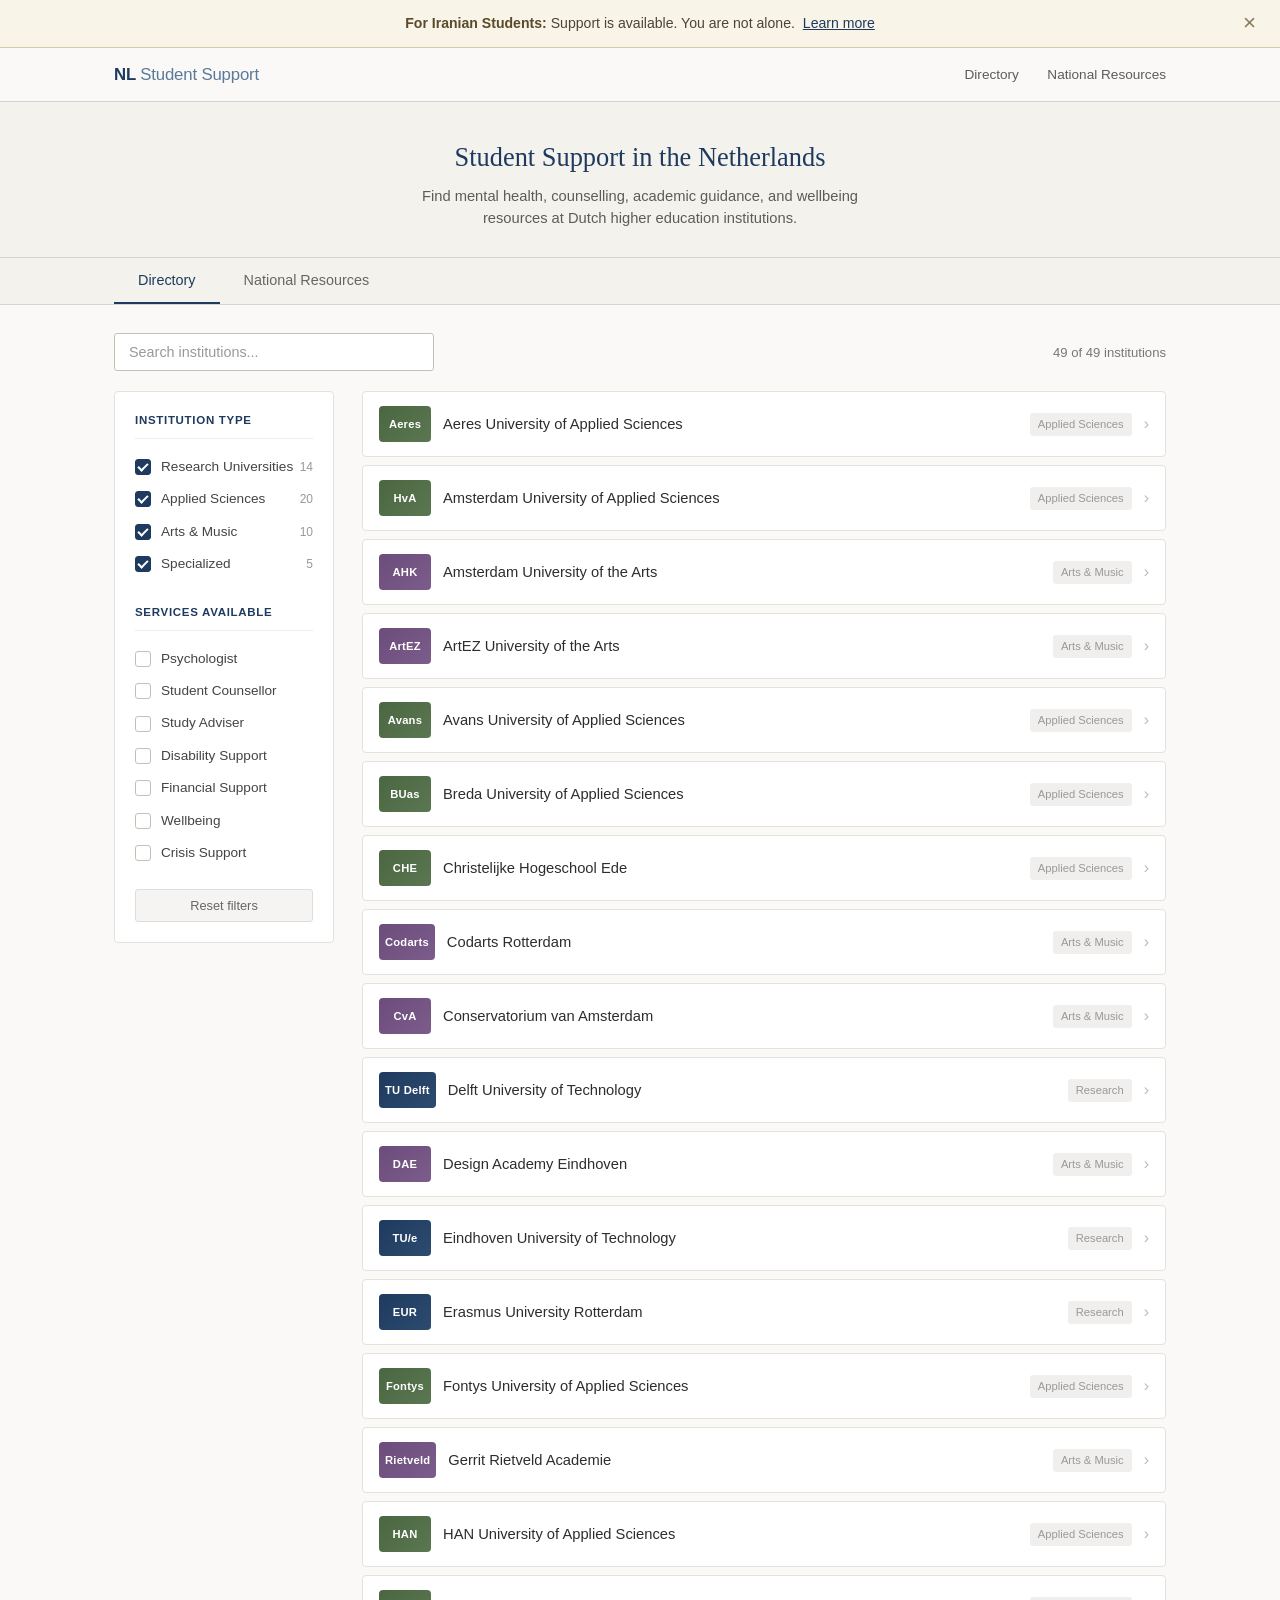
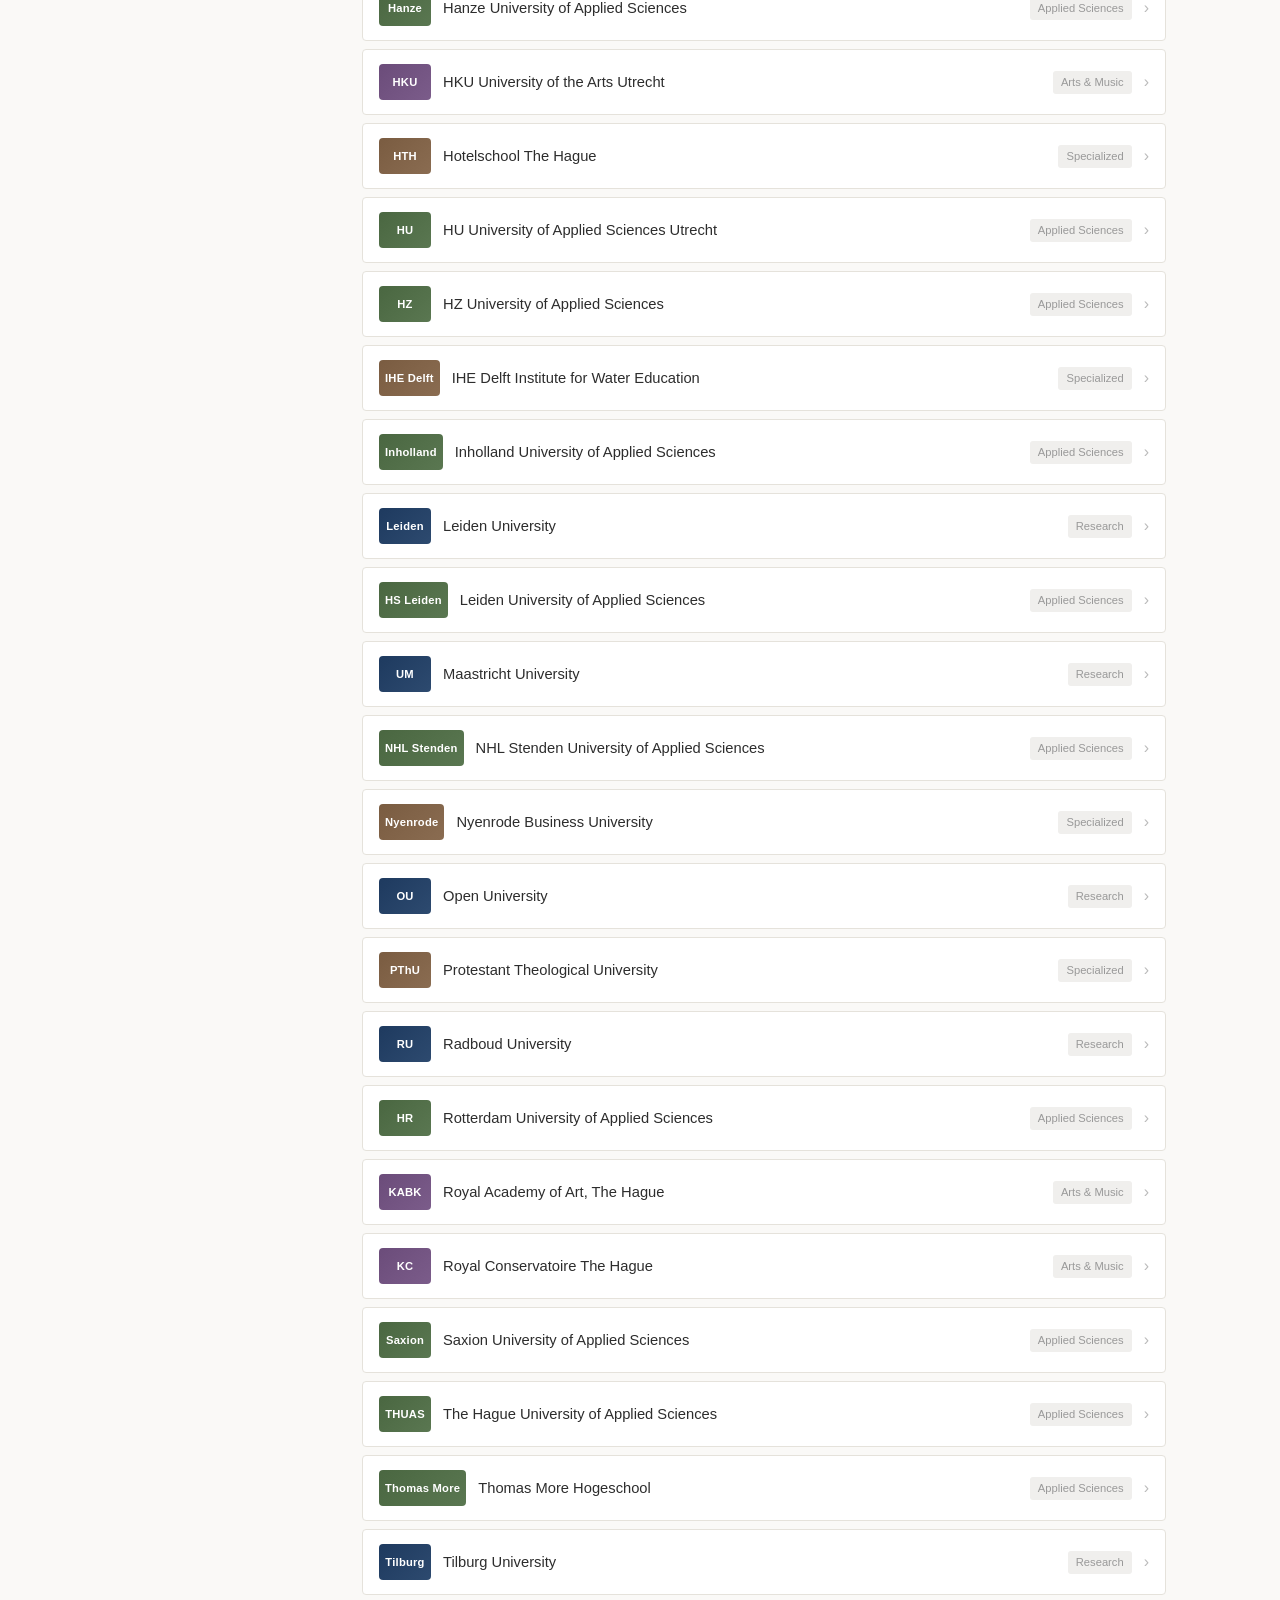
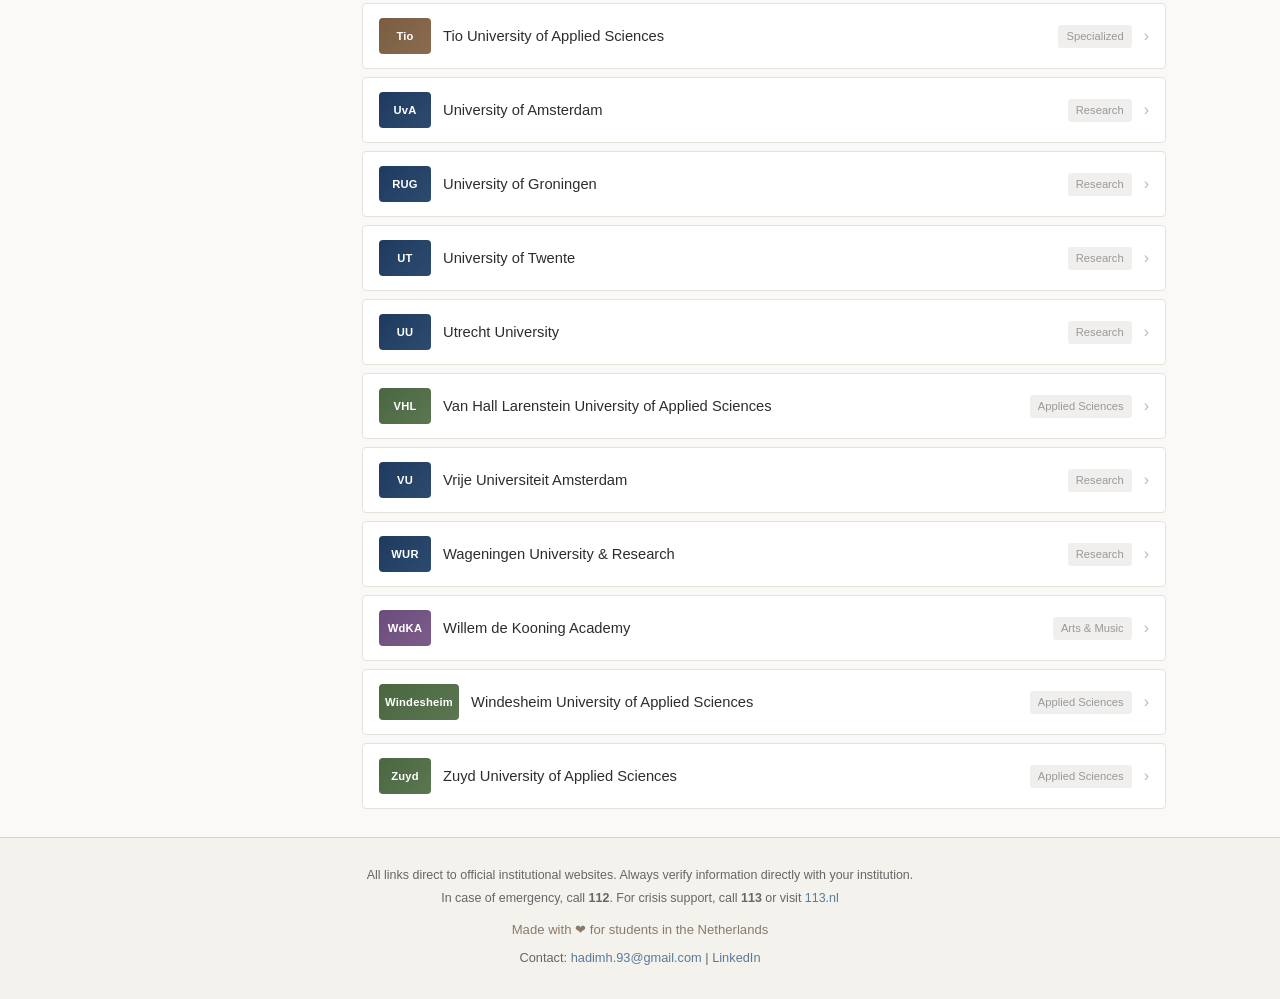
==== index.html @ 06904bf8 "Initial release of NL Student Support directory" ====
<!DOCTYPE html>
<html lang="en">
<head>
  <meta charset="UTF-8">
  <meta name="viewport" content="width=device-width, initial-scale=1.0">
  <meta name="description" content="Find student support services at Dutch universities and higher education institutions. Access mental health, counselling, academic guidance, and wellbeing resources.">
  <title>NL Student Support - Dutch Higher Education Support Directory</title>
  <link rel="stylesheet" href="css/style.css">
</head>
<body>
  <div class="alert-banner" id="alert-banner">
    <div class="alert-content">
      <strong>For Iranian Students:</strong> Support is available. You are not alone.
      <a href="iran-support.html">Learn more</a>
    </div>
    <button class="alert-close" id="alert-close" aria-label="Dismiss">&times;</button>
  </div>

  <header>
    <div class="container">
      <a href="/" class="logo">NL <span>Student Support</span></a>
      <nav>
        <a href="#directory">Directory</a>
        <a href="#national-resources">National Resources</a>
      </nav>
    </div>
  </header>

  <main>
    <section class="hero">
      <div class="container">
        <h1>Student Support in the Netherlands</h1>
        <p>Find mental health, counselling, academic guidance, and wellbeing resources at Dutch higher education institutions.</p>
      </div>
    </section>

    <div class="tabs-container">
      <div class="container-wide">
        <div class="tabs">
          <button class="tab-btn active" data-tab="directory">Directory</button>
          <button class="tab-btn" data-tab="national-resources">National Resources</button>
        </div>
      </div>
    </div>

    <section class="directory-section tab-content active" id="directory">
      <div class="container-wide">
        <div class="directory-header">
          <div class="search-box">
            <input type="text" id="institution-search" placeholder="Search institutions..." autocomplete="off">
          </div>
          <p class="results-count" id="results-count"></p>
        </div>

        <div class="directory-layout">
          <aside class="filters-sidebar" id="filters-sidebar">
            <div class="filter-group">
              <h3>Institution Type</h3>
              <label class="filter-checkbox">
                <input type="checkbox" name="type" value="research" checked>
                <span class="checkmark"></span>
                <span class="label-text">Research Universities</span>
                <span class="filter-count" id="type-count-research"></span>
              </label>
              <label class="filter-checkbox">
                <input type="checkbox" name="type" value="applied" checked>
                <span class="checkmark"></span>
                <span class="label-text">Applied Sciences</span>
                <span class="filter-count" id="type-count-applied"></span>
              </label>
              <label class="filter-checkbox">
                <input type="checkbox" name="type" value="arts" checked>
                <span class="checkmark"></span>
                <span class="label-text">Arts & Music</span>
                <span class="filter-count" id="type-count-arts"></span>
              </label>
              <label class="filter-checkbox">
                <input type="checkbox" name="type" value="specialized" checked>
                <span class="checkmark"></span>
                <span class="label-text">Specialized</span>
                <span class="filter-count" id="type-count-specialized"></span>
              </label>
            </div>

            <div class="filter-group">
              <h3>Services Available</h3>
              <label class="filter-checkbox">
                <input type="checkbox" name="service" value="psychologist">
                <span class="checkmark"></span>
                <span class="label-text">Psychologist</span>
              </label>
              <label class="filter-checkbox">
                <input type="checkbox" name="service" value="counsellor">
                <span class="checkmark"></span>
                <span class="label-text">Student Counsellor</span>
              </label>
              <label class="filter-checkbox">
                <input type="checkbox" name="service" value="studyAdvisor">
                <span class="checkmark"></span>
                <span class="label-text">Study Adviser</span>
              </label>
              <label class="filter-checkbox">
                <input type="checkbox" name="service" value="disability">
                <span class="checkmark"></span>
                <span class="label-text">Disability Support</span>
              </label>
              <label class="filter-checkbox">
                <input type="checkbox" name="service" value="financial">
                <span class="checkmark"></span>
                <span class="label-text">Financial Support</span>
              </label>
              <label class="filter-checkbox">
                <input type="checkbox" name="service" value="wellbeing">
                <span class="checkmark"></span>
                <span class="label-text">Wellbeing</span>
              </label>
              <label class="filter-checkbox">
                <input type="checkbox" name="service" value="crisis">
                <span class="checkmark"></span>
                <span class="label-text">Crisis Support</span>
              </label>
            </div>

            <button class="clear-filters" id="clear-filters">Reset filters</button>
          </aside>

          <div class="results-container">
            <button class="mobile-filter-btn" id="mobile-filter-btn">Filter options</button>
            <div class="institution-list" id="institution-list"></div>
            <p class="no-results" id="no-results" style="display: none;">No institutions match your filters.</p>
          </div>
        </div>
      </div>
    </section>

    <section class="services-section" id="services-section">
      <div class="container"></div>
    </section>

    <section class="service-detail" id="service-detail">
      <div class="container"></div>
    </section>

    <section class="national-resources tab-content" id="national-resources">
      <div class="container"></div>
    </section>
  </main>

  <footer>
    <div class="container">
      <p>All links direct to official institutional websites. Always verify information directly with your institution.</p>
      <p>In case of emergency, call <strong>112</strong>. For crisis support, call <strong>113</strong> or visit <a href="https://www.113.nl" target="_blank" rel="noopener noreferrer">113.nl</a></p>
      <p class="footer-heart">Made with &#10084; for students in the Netherlands</p>
      <p class="footer-contact">Contact: <a href="mailto:hadimh.93@gmail.com">hadimh.93@gmail.com</a> | <a href="https://www.linkedin.com/in/mohammadi-hadi/" target="_blank" rel="noopener noreferrer">LinkedIn</a></p>
    </div>
  </footer>

  <script src="js/data.js"></script>
  <script src="js/app.js"></script>
</body>
</html>
---- css/style.css ----
* {
  margin: 0;
  padding: 0;
  box-sizing: border-box;
}

html {
  scroll-behavior: smooth;
}

body {
  font-family: -apple-system, BlinkMacSystemFont, "Segoe UI", Roboto, sans-serif;
  line-height: 1.5;
  color: #2d2d2d;
  background: #faf9f7;
}

/* Alert Banner */
.alert-banner {
  background: #f8f4e8;
  border-bottom: 1px solid #d4c9a8;
  padding: 12px 24px;
  display: flex;
  align-items: center;
  justify-content: center;
  gap: 16px;
  position: relative;
}

.alert-banner.hidden {
  display: none;
}

.alert-content {
  font-size: 0.88rem;
  color: #4a4535;
  max-width: 900px;
  line-height: 1.6;
}

.alert-content strong {
  color: #5a4a2a;
}

.alert-content a {
  color: #1e3a5f;
  font-weight: 500;
  margin-left: 4px;
}

.alert-content a:hover {
  text-decoration: none;
}

.alert-close {
  background: none;
  border: none;
  font-size: 1.4rem;
  color: #8a7a5a;
  cursor: pointer;
  padding: 4px 8px;
  line-height: 1;
  position: absolute;
  right: 16px;
  top: 50%;
  transform: translateY(-50%);
}

.alert-close:hover {
  color: #5a4a2a;
}

@media (max-width: 600px) {
  .alert-banner {
    padding: 12px 48px 12px 16px;
  }

  .alert-content {
    font-size: 0.82rem;
  }
}

.container {
  max-width: 900px;
  margin: 0 auto;
  padding: 0 24px;
}

.container-wide {
  max-width: 1100px;
  margin: 0 auto;
  padding: 0 24px;
}

/* Header */
header {
  border-bottom: 1px solid #d8d4cc;
  padding: 14px 0;
  position: sticky;
  top: 0;
  background: #faf9f7;
  z-index: 100;
}

header .container {
  display: flex;
  justify-content: space-between;
  align-items: center;
  max-width: 1100px;
}

.logo {
  font-size: 1.05rem;
  font-weight: 600;
  color: #1e3a5f;
  text-decoration: none;
  letter-spacing: -0.01em;
}

.logo span {
  color: #5a7a9a;
  font-weight: 400;
}

nav a {
  color: #5c5c5c;
  text-decoration: none;
  margin-left: 24px;
  font-size: 0.85rem;
  transition: color 0.2s;
}

nav a:hover {
  color: #1e3a5f;
}

/* Hero */
.hero {
  padding: 36px 0 28px;
  text-align: center;
  background: #f4f2ed;
  border-bottom: 1px solid #d8d4cc;
}

.hero h1 {
  font-family: "Palatino Linotype", Palatino, Georgia, serif;
  font-size: 1.65rem;
  font-weight: 400;
  margin-bottom: 8px;
  color: #1e3a5f;
}

.hero p {
  color: #5c5c5c;
  max-width: 460px;
  margin: 0 auto;
  font-size: 0.92rem;
}

/* Tabs */
.tabs-container {
  background: #f4f2ed;
  border-bottom: 1px solid #d8d4cc;
  padding: 0;
}

.tabs {
  display: flex;
  gap: 0;
}

.tab-btn {
  padding: 14px 24px;
  font-size: 0.9rem;
  font-weight: 500;
  color: #666;
  background: transparent;
  border: none;
  border-bottom: 2px solid transparent;
  cursor: pointer;
  transition: all 0.2s;
}

.tab-btn:hover {
  color: #1e3a5f;
  background: rgba(30, 58, 95, 0.05);
}

.tab-btn.active {
  color: #1e3a5f;
  border-bottom-color: #1e3a5f;
  background: transparent;
}

.tab-content {
  display: none;
}

.tab-content.active {
  display: block;
}

/* Directory Section */
.directory-section {
  padding: 28px 0;
}

.directory-header {
  display: flex;
  justify-content: space-between;
  align-items: center;
  margin-bottom: 20px;
  flex-wrap: wrap;
  gap: 12px;
}

.search-box {
  flex: 1;
  max-width: 320px;
}

#institution-search {
  width: 100%;
  padding: 10px 14px;
  font-size: 0.9rem;
  border: 1px solid #c5c0b6;
  border-radius: 3px;
  background: #fff;
  color: #2d2d2d;
}

#institution-search:focus {
  outline: none;
  border-color: #1e3a5f;
  box-shadow: 0 0 0 2px rgba(30, 58, 95, 0.1);
}

#institution-search::placeholder {
  color: #999;
}

.results-count {
  font-size: 0.82rem;
  color: #777;
}

/* Directory Layout */
.directory-layout {
  display: flex;
  gap: 28px;
  align-items: flex-start;
}

/* Filters Sidebar */
.filters-sidebar {
  width: 220px;
  flex-shrink: 0;
  background: #fff;
  border: 1px solid #e5e2db;
  border-radius: 4px;
  padding: 20px;
  position: sticky;
  top: 70px;
}

.filter-group {
  margin-bottom: 24px;
}

.filter-group:last-of-type {
  margin-bottom: 20px;
}

.filter-group h3 {
  font-size: 0.72rem;
  font-weight: 600;
  color: #1e3a5f;
  text-transform: uppercase;
  letter-spacing: 0.06em;
  margin-bottom: 12px;
  padding-bottom: 8px;
  border-bottom: 1px solid #eee;
}

.filter-checkbox {
  display: flex;
  align-items: center;
  padding: 6px 0;
  cursor: pointer;
  font-size: 0.85rem;
  color: #444;
}

.filter-checkbox input {
  position: absolute;
  opacity: 0;
  cursor: pointer;
}

.checkmark {
  width: 16px;
  height: 16px;
  border: 1px solid #c5c0b6;
  border-radius: 3px;
  margin-right: 10px;
  flex-shrink: 0;
  display: flex;
  align-items: center;
  justify-content: center;
  background: #fff;
  transition: all 0.15s;
}

.filter-checkbox input:checked ~ .checkmark {
  background: #1e3a5f;
  border-color: #1e3a5f;
}

.filter-checkbox input:checked ~ .checkmark::after {
  content: "";
  width: 4px;
  height: 8px;
  border: solid #fff;
  border-width: 0 2px 2px 0;
  transform: rotate(45deg);
  margin-bottom: 2px;
}

.filter-checkbox:hover .checkmark {
  border-color: #1e3a5f;
}

.label-text {
  flex: 1;
}

.filter-count {
  font-size: 0.75rem;
  color: #999;
  margin-left: 6px;
}

.clear-filters {
  width: 100%;
  padding: 8px 12px;
  font-size: 0.8rem;
  color: #666;
  background: #f5f4f2;
  border: 1px solid #ddd;
  border-radius: 3px;
  cursor: pointer;
  transition: all 0.15s;
}

.clear-filters:hover {
  background: #eee;
  color: #333;
}

/* Results Container */
.results-container {
  flex: 1;
  min-width: 0;
}

.mobile-filter-btn {
  display: none;
  width: 100%;
  padding: 10px;
  margin-bottom: 16px;
  font-size: 0.85rem;
  color: #1e3a5f;
  background: #fff;
  border: 1px solid #d8d4cc;
  border-radius: 3px;
  cursor: pointer;
}

/* Institution List */
.institution-list {
  display: flex;
  flex-direction: column;
  gap: 8px;
}

.institution-item {
  display: flex;
  justify-content: space-between;
  align-items: center;
  padding: 14px 16px;
  background: #fff;
  border: 1px solid #e5e2db;
  border-radius: 4px;
  cursor: pointer;
  transition: all 0.15s;
}

.institution-item:hover {
  border-color: #1e3a5f;
  box-shadow: 0 2px 6px rgba(30, 58, 95, 0.06);
}

.institution-item.selected {
  border-color: #1e3a5f;
  border-left: 3px solid #1e3a5f;
  background: #f8f7f5;
}

.inst-info {
  display: flex;
  align-items: center;
  gap: 12px;
  flex: 1;
  min-width: 0;
}

.inst-badge {
  min-width: 52px;
  height: 36px;
  display: flex;
  align-items: center;
  justify-content: center;
  background: linear-gradient(135deg, #1e3a5f 0%, #2d4a6f 100%);
  color: #fff;
  font-size: 0.7rem;
  font-weight: 600;
  letter-spacing: 0.02em;
  border-radius: 4px;
  flex-shrink: 0;
  padding: 0 6px;
}

.institution-item.type-applied .inst-badge {
  background: linear-gradient(135deg, #4a6741 0%, #5a7751 100%);
}

.institution-item.type-arts .inst-badge {
  background: linear-gradient(135deg, #6b4c7a 0%, #7b5c8a 100%);
}

.institution-item.type-specialized .inst-badge {
  background: linear-gradient(135deg, #7a5c41 0%, #8a6c51 100%);
}

.inst-name {
  font-weight: 500;
  color: #2d2d2d;
  font-size: 0.92rem;
}

.inst-short {
  display: none;
}

.inst-type {
  font-size: 0.7rem;
  color: #999;
  background: #f0efed;
  padding: 3px 8px;
  border-radius: 3px;
  flex-shrink: 0;
}

.inst-arrow {
  color: #bbb;
  font-size: 1rem;
  margin-left: 12px;
  transition: all 0.15s;
}

.institution-item:hover .inst-arrow {
  color: #1e3a5f;
  transform: translateX(2px);
}

/* No Results */
.no-results {
  padding: 40px 20px;
  text-align: center;
  color: #888;
  font-size: 0.92rem;
}

/* Services Section */
.services-section {
  padding: 28px 0 36px;
  display: none;
  background: #f4f2ed;
  border-top: 1px solid #d8d4cc;
}

.services-section.active {
  display: block;
}

.services-header {
  display: flex;
  justify-content: space-between;
  align-items: flex-start;
  margin-bottom: 20px;
  flex-wrap: wrap;
  gap: 12px;
}

.services-info {
  flex: 1;
}

.services-type {
  font-size: 0.7rem;
  font-weight: 600;
  color: #5a7a9a;
  text-transform: uppercase;
  letter-spacing: 0.05em;
  margin-bottom: 4px;
}

.services-header h2 {
  font-family: "Palatino Linotype", Palatino, Georgia, serif;
  font-size: 1.2rem;
  font-weight: 500;
  color: #1e3a5f;
  margin-bottom: 4px;
}

.services-header p {
  font-size: 0.85rem;
  color: #666;
}

.website-link {
  color: #5a7a9a;
  text-decoration: none;
  font-size: 0.8rem;
  padding: 6px 12px;
  border: 1px solid #d8d4cc;
  border-radius: 3px;
  background: #fff;
  transition: all 0.15s;
}

.website-link:hover {
  color: #1e3a5f;
  border-color: #1e3a5f;
}

/* Contact Person Card */
.contact-person-card {
  background: #fff;
  border: 1px solid #d8d4cc;
  border-left: 3px solid #1e3a5f;
  border-radius: 4px;
  padding: 16px 20px;
  margin-bottom: 20px;
}

.contact-person-header {
  font-size: 0.7rem;
  font-weight: 600;
  color: #5a7a9a;
  text-transform: uppercase;
  letter-spacing: 0.05em;
  margin-bottom: 8px;
}

.contact-person-name {
  font-size: 1rem;
  font-weight: 600;
  color: #1e3a5f;
  margin-bottom: 2px;
}

.contact-person-role {
  font-size: 0.85rem;
  color: #666;
  margin-bottom: 10px;
}

.contact-person-email,
.contact-person-phone {
  font-size: 0.85rem;
  margin-bottom: 4px;
}

.contact-person-email a,
.contact-person-phone a {
  color: #5a7a9a;
  text-decoration: none;
}

.contact-person-email a:hover,
.contact-person-phone a:hover {
  color: #1e3a5f;
  text-decoration: underline;
}

.service-grid {
  display: grid;
  grid-template-columns: repeat(2, 1fr);
  gap: 12px;
}

@media (max-width: 600px) {
  .service-grid {
    grid-template-columns: 1fr;
  }
}

.service-card {
  background: #fff;
  border: 1px solid #d8d4cc;
  border-radius: 4px;
  padding: 16px;
  cursor: pointer;
  transition: all 0.15s;
}

.service-card:hover {
  border-color: #1e3a5f;
  box-shadow: 0 2px 6px rgba(30, 58, 95, 0.06);
}

.service-card.unavailable {
  opacity: 0.4;
  cursor: not-allowed;
}

.service-card.unavailable:hover {
  border-color: #d8d4cc;
  box-shadow: none;
}

.service-card .icon {
  font-size: 0.65rem;
  margin-bottom: 6px;
  color: #1e3a5f;
  font-weight: 600;
  text-transform: uppercase;
  letter-spacing: 0.05em;
}

.service-card h3 {
  font-size: 0.9rem;
  font-weight: 500;
  margin-bottom: 4px;
  color: #2d2d2d;
}

.service-card p {
  font-size: 0.78rem;
  color: #666;
  line-height: 1.4;
}

/* Service Detail */
.service-detail {
  display: none;
  padding: 28px 0 36px;
  background: #f4f2ed;
}

.service-detail.active {
  display: block;
}

.back-button {
  color: #5a7a9a;
  font-size: 0.85rem;
  margin-bottom: 16px;
  cursor: pointer;
  background: none;
  border: none;
  padding: 0;
  transition: color 0.2s;
}

.back-button:hover {
  color: #1e3a5f;
}

.detail-card {
  background: #fff;
  border: 1px solid #d8d4cc;
  border-radius: 4px;
  padding: 24px;
}

.detail-card h2 {
  font-family: "Palatino Linotype", Palatino, Georgia, serif;
  font-size: 1.15rem;
  font-weight: 500;
  margin-bottom: 6px;
  color: #1e3a5f;
}

.detail-card .description {
  color: #555;
  margin-bottom: 20px;
  line-height: 1.6;
}

.detail-card .info-row {
  display: flex;
  margin-bottom: 10px;
  font-size: 0.85rem;
}

.detail-card .info-label {
  font-weight: 500;
  min-width: 80px;
  color: #666;
}

.detail-card .info-value a {
  color: #5a7a9a;
  text-decoration: none;
  word-break: break-all;
}

.detail-card .info-value a:hover {
  color: #1e3a5f;
  text-decoration: underline;
}

.visit-button {
  display: inline-block;
  margin-top: 20px;
  padding: 10px 20px;
  background: #1e3a5f;
  color: #fff;
  text-decoration: none;
  border-radius: 3px;
  font-size: 0.85rem;
  font-weight: 500;
  transition: background 0.2s;
}

.visit-button:hover {
  background: #2a4a73;
}

.badge {
  display: inline-block;
  padding: 3px 8px;
  font-size: 0.65rem;
  font-weight: 500;
  border-radius: 2px;
  margin-left: 8px;
  text-transform: uppercase;
  letter-spacing: 0.03em;
  vertical-align: middle;
}

.badge-free {
  background: #e8f0e8;
  color: #3d6b3d;
}

/* National Resources */
.national-resources {
  padding: 40px 0;
  background: #fff;
  border-top: 1px solid #d8d4cc;
}

.national-resources h2 {
  font-family: "Palatino Linotype", Palatino, Georgia, serif;
  font-size: 1.1rem;
  font-weight: 500;
  margin-bottom: 4px;
  text-align: center;
  color: #1e3a5f;
}

.national-resources > .container > p {
  text-align: center;
  color: #666;
  margin-bottom: 24px;
  font-size: 0.88rem;
}

.resources-grid {
  display: grid;
  grid-template-columns: repeat(2, 1fr);
  gap: 12px;
}

@media (max-width: 600px) {
  .resources-grid {
    grid-template-columns: 1fr;
  }
}

.resource-card {
  background: #faf9f7;
  border: 1px solid #e5e2db;
  border-radius: 4px;
  padding: 16px;
}

.resource-card.emergency {
  border-left: 3px solid #9b3c3c;
  background: #fdfbfb;
}

.resource-card.crisis {
  border-left: 3px solid #8b6914;
  background: #fdfcf8;
}

.resource-card h3 {
  font-size: 0.88rem;
  font-weight: 500;
  margin-bottom: 4px;
  color: #2d2d2d;
}

.resource-card .phone {
  font-size: 1.05rem;
  font-weight: 600;
  color: #1e3a5f;
  margin-bottom: 4px;
}

.resource-card p {
  font-size: 0.78rem;
  color: #666;
  margin-bottom: 8px;
  line-height: 1.4;
}

.resource-card a {
  color: #5a7a9a;
  text-decoration: none;
  font-size: 0.78rem;
}

.resource-card a:hover {
  color: #1e3a5f;
  text-decoration: underline;
}

/* Footer */
footer {
  border-top: 1px solid #d8d4cc;
  padding: 28px 0;
  text-align: center;
  background: #f4f2ed;
}

footer p {
  color: #666;
  font-size: 0.78rem;
  margin-bottom: 4px;
}

footer a {
  color: #5a7a9a;
  text-decoration: none;
}

footer a:hover {
  color: #1e3a5f;
  text-decoration: underline;
}

.footer-heart {
  margin-top: 12px;
  color: #8a7a6a;
  font-size: 0.82rem;
}

.footer-contact {
  margin-top: 8px;
  font-size: 0.8rem;
}

/* Responsive */
@media (max-width: 800px) {
  .directory-layout {
    flex-direction: column;
  }

  .filters-sidebar {
    display: none;
    width: 100%;
    position: static;
    margin-bottom: 20px;
  }

  .filters-sidebar.active {
    display: block;
  }

  .mobile-filter-btn {
    display: block;
  }
}

@media (max-width: 600px) {
  .hero h1 {
    font-size: 1.35rem;
  }

  .hero p {
    font-size: 0.88rem;
  }

  header .container {
    flex-direction: column;
    gap: 10px;
  }

  nav {
    display: flex;
    gap: 16px;
  }

  nav a {
    margin-left: 0;
  }

  .directory-header {
    flex-direction: column;
    align-items: stretch;
  }

  .search-box {
    max-width: none;
  }

  .services-header {
    flex-direction: column;
  }

  .detail-card .info-row {
    flex-direction: column;
  }

  .detail-card .info-label {
    margin-bottom: 2px;
  }
}

/* Accessibility */
*:focus-visible {
  outline: 2px solid #1e3a5f;
  outline-offset: 2px;
}

/* Iran Support Page */
.support-hero {
  padding: 48px 0 36px;
  text-align: center;
  background: #f4f2ed;
  border-bottom: 1px solid #d8d4cc;
}

.support-hero h1 {
  font-family: "Palatino Linotype", Palatino, Georgia, serif;
  font-size: 1.8rem;
  font-weight: 400;
  color: #1e3a5f;
  margin-bottom: 8px;
}

.support-hero .subtitle {
  font-size: 1.1rem;
  color: #5a7a9a;
}

.support-content {
  padding: 36px 0 48px;
}

.message-card {
  background: #fff;
  border: 1px solid #d8d4cc;
  border-radius: 6px;
  padding: 32px;
  margin-bottom: 36px;
  max-width: 700px;
}

.message-card p {
  color: #3d3d3d;
  line-height: 1.7;
  margin-bottom: 16px;
  font-size: 0.95rem;
}

.message-card p:last-child {
  margin-bottom: 0;
}

.message-card .highlight {
  font-weight: 600;
  color: #1e3a5f;
  font-size: 1.05rem;
}

.action-section {
  margin-bottom: 40px;
}

.action-section h2 {
  font-family: "Palatino Linotype", Palatino, Georgia, serif;
  font-size: 1.2rem;
  font-weight: 500;
  color: #1e3a5f;
  margin-bottom: 8px;
}

.action-section p {
  color: #5c5c5c;
  margin-bottom: 16px;
  font-size: 0.92rem;
}

.action-button {
  display: inline-block;
  background: #1e3a5f;
  color: #fff;
  padding: 12px 24px;
  border-radius: 4px;
  text-decoration: none;
  font-size: 0.9rem;
  font-weight: 500;
  transition: background 0.2s;
}

.action-button:hover {
  background: #2d4a6f;
}

.contacts-section {
  margin-bottom: 40px;
}

.contacts-section h2 {
  font-family: "Palatino Linotype", Palatino, Georgia, serif;
  font-size: 1.2rem;
  font-weight: 500;
  color: #1e3a5f;
  margin-bottom: 8px;
}

.contacts-section > p {
  color: #5c5c5c;
  margin-bottom: 20px;
  font-size: 0.92rem;
}

.contacts-grid {
  display: grid;
  grid-template-columns: repeat(auto-fill, minmax(240px, 1fr));
  gap: 16px;
  margin-bottom: 20px;
}

.contact-card {
  background: #fff;
  border: 1px solid #d8d4cc;
  border-radius: 6px;
  padding: 20px;
}

.contact-university {
  font-size: 0.75rem;
  color: #5a7a9a;
  text-transform: uppercase;
  letter-spacing: 0.03em;
  margin-bottom: 8px;
}

.contact-name {
  font-weight: 600;
  color: #2d2d2d;
  font-size: 1rem;
  margin-bottom: 2px;
}

.contact-role {
  font-size: 0.85rem;
  color: #666;
  margin-bottom: 12px;
}

.contact-links a {
  font-size: 0.85rem;
  color: #1e3a5f;
  text-decoration: none;
}

.contact-links a:hover {
  text-decoration: underline;
}

.contacts-note {
  font-size: 0.85rem;
  color: #888;
  font-style: italic;
}

.contacts-note a {
  color: #5a7a9a;
}

.crisis-section {
  background: #fef8f5;
  border: 1px solid #e8d8d0;
  border-radius: 6px;
  padding: 24px;
  max-width: 500px;
}

.crisis-section h2 {
  font-family: "Palatino Linotype", Palatino, Georgia, serif;
  font-size: 1.1rem;
  font-weight: 500;
  color: #8a5a4a;
  margin-bottom: 8px;
}

.crisis-section p {
  color: #5c5c5c;
  font-size: 0.9rem;
  margin-bottom: 12px;
}

.crisis-section ul {
  list-style: none;
}

.crisis-section li {
  font-size: 0.9rem;
  color: #3d3d3d;
  margin-bottom: 6px;
}

@media (max-width: 600px) {
  .support-hero {
    padding: 36px 0 28px;
  }

  .support-hero h1 {
    font-size: 1.4rem;
  }

  .message-card {
    padding: 24px;
  }

  .contacts-grid {
    grid-template-columns: 1fr;
  }
}
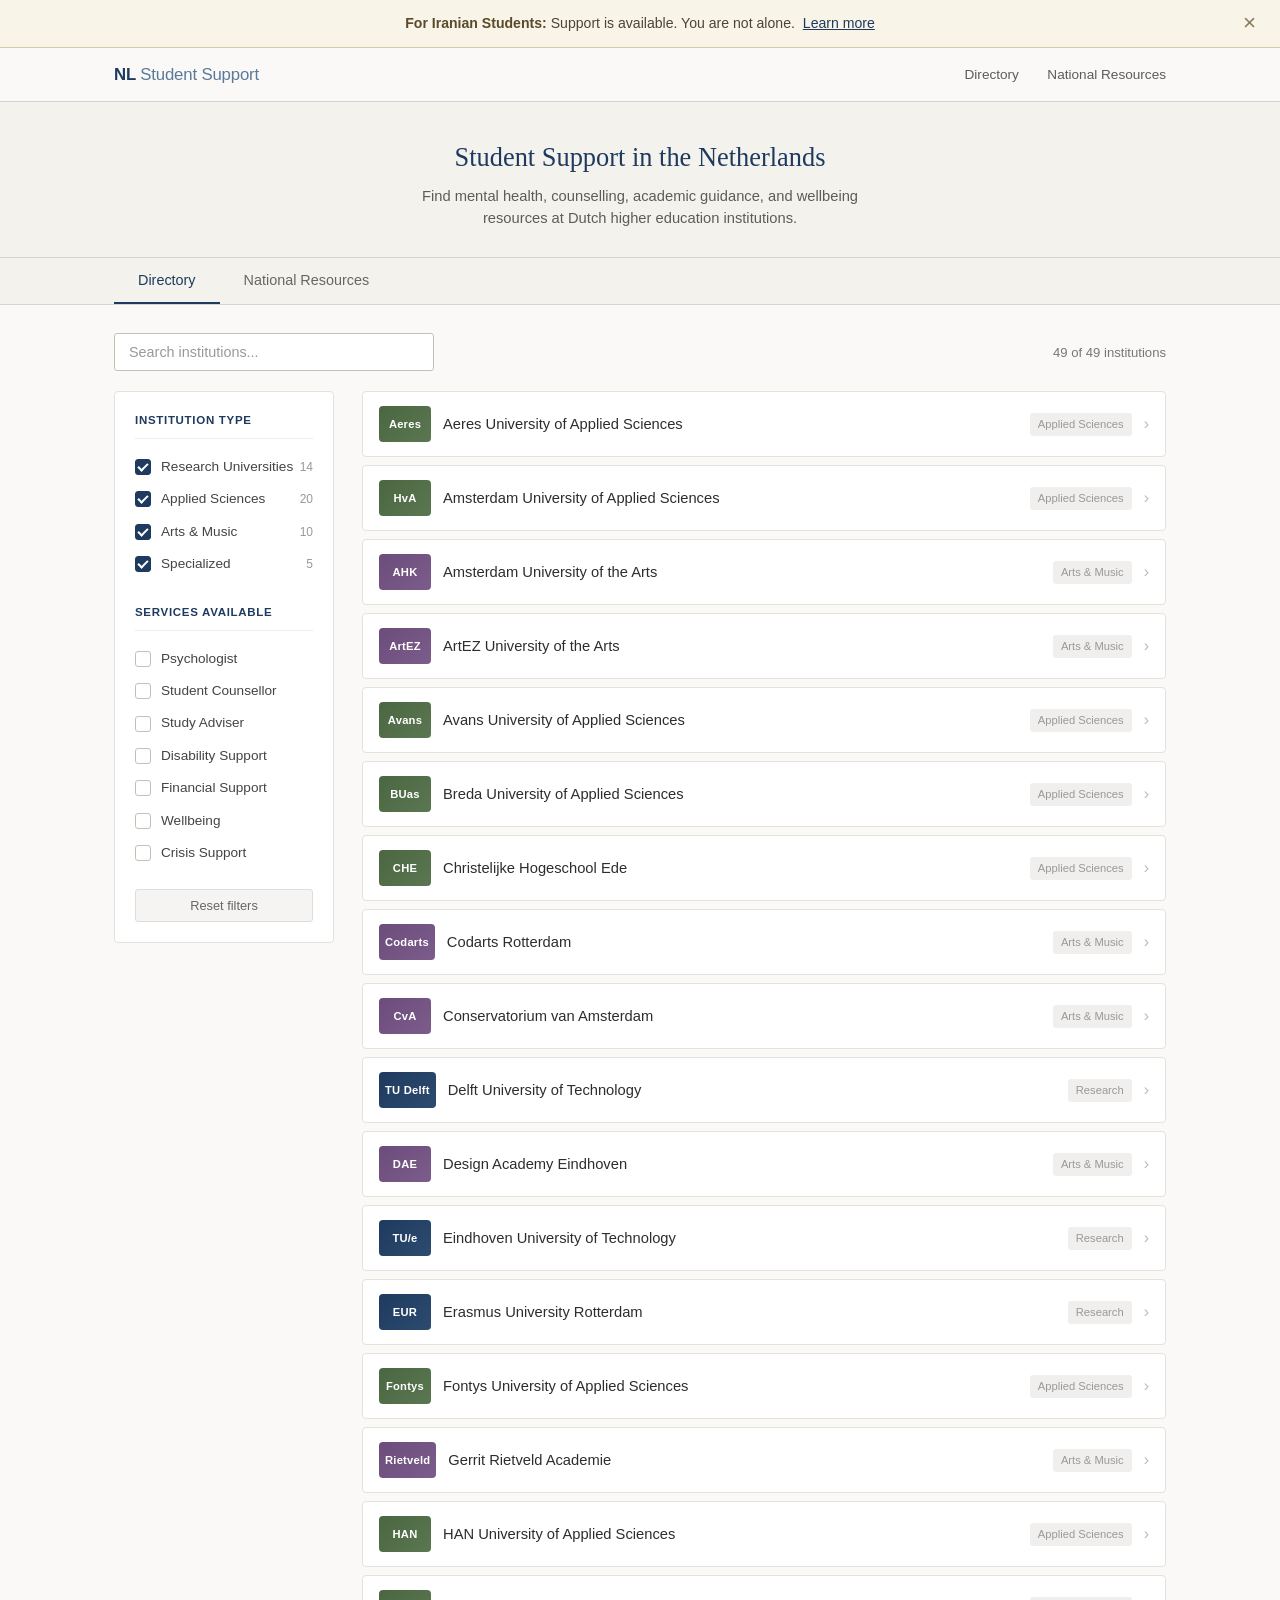
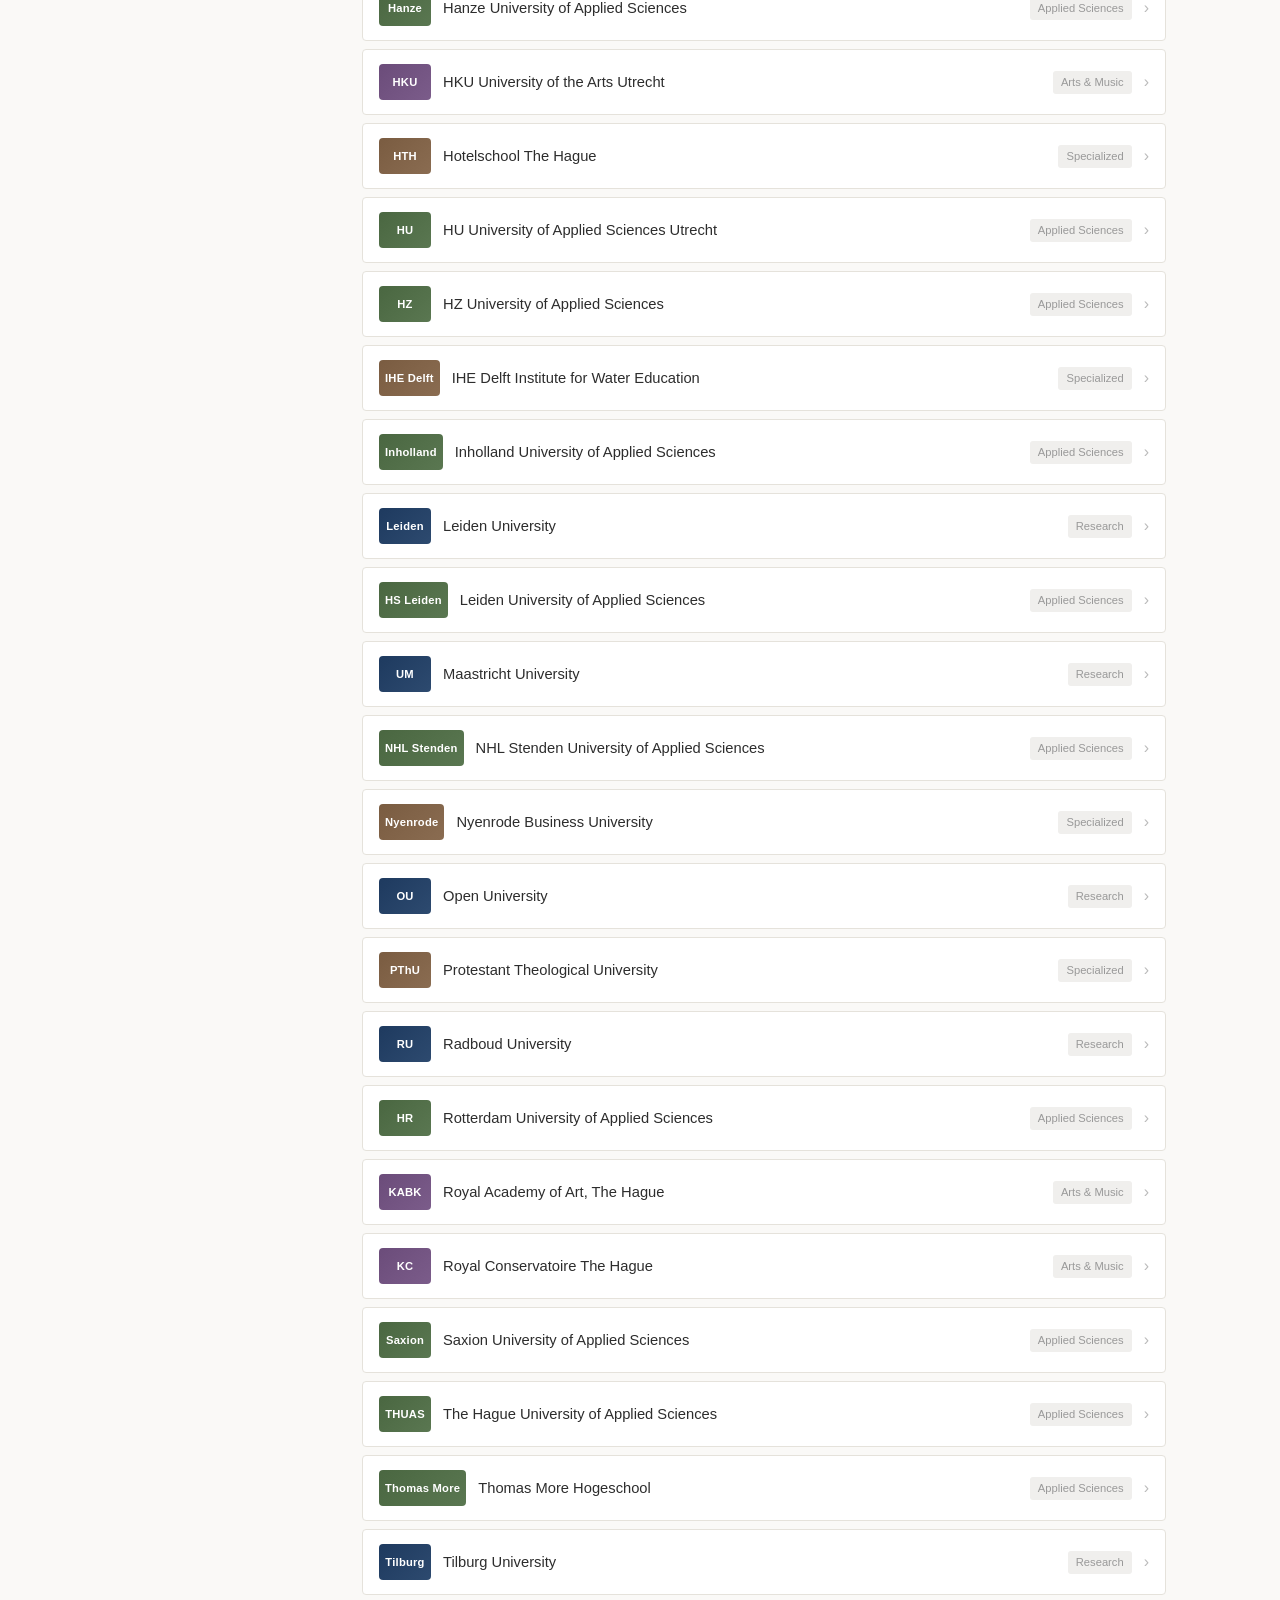
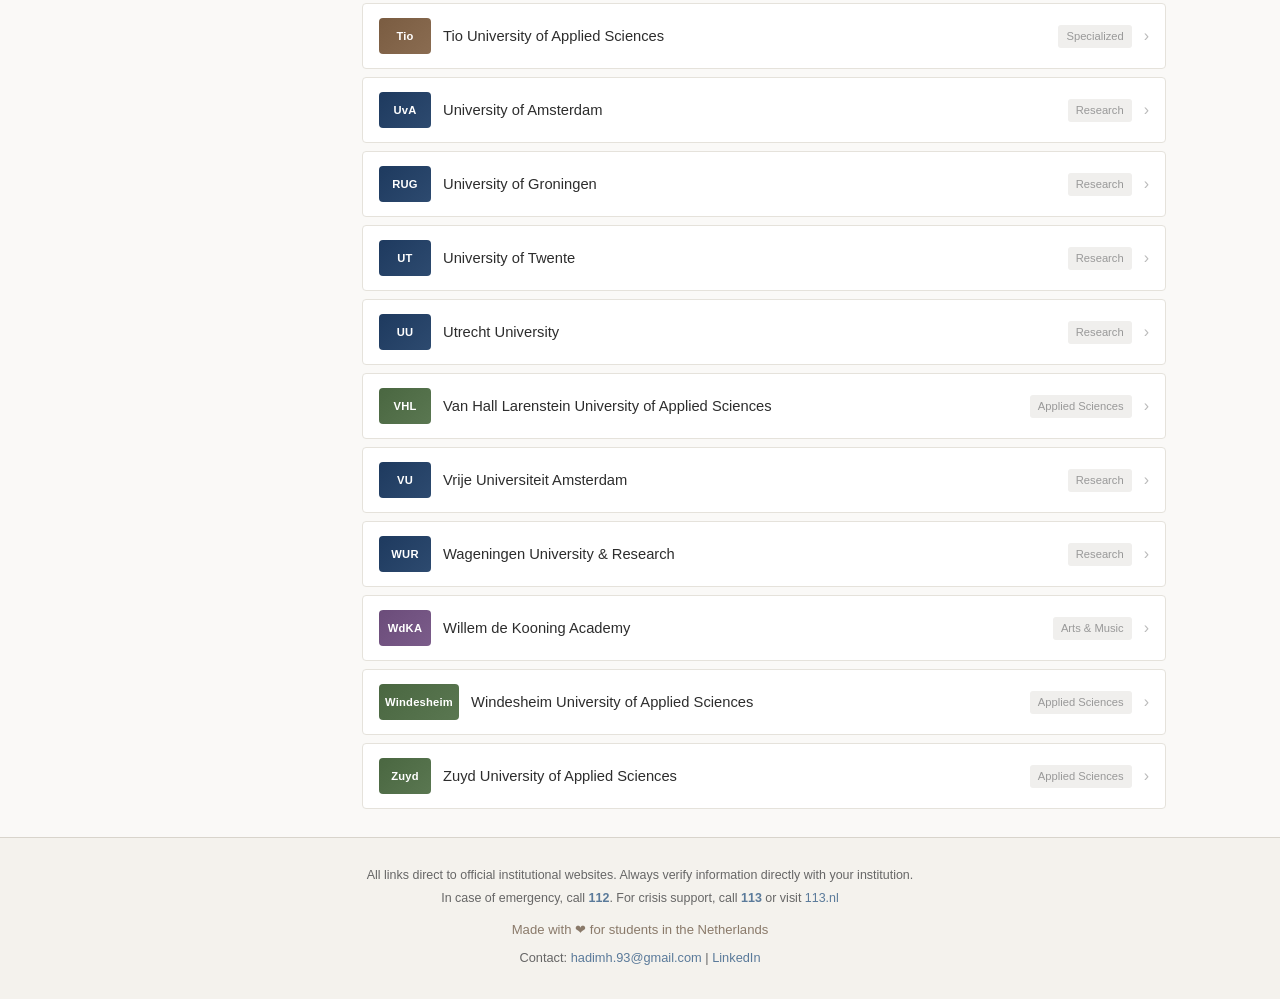
==== commit b1cdcedb: "Make the emergency and crisis numbers tappable" ====
--- a/index.html
+++ b/index.html
@@ -11,7 +11,7 @@
   <div class="alert-banner" id="alert-banner">
     <div class="alert-content">
       <strong>For Iranian Students:</strong> Support is available. You are not alone.
-      <a href="iran-support.html">Learn more</a>
+      <a href="iran-support/">Learn more</a>
     </div>
     <button class="alert-close" id="alert-close" aria-label="Dismiss">&times;</button>
   </div>
@@ -149,7 +149,7 @@
   <footer>
     <div class="container">
       <p>All links direct to official institutional websites. Always verify information directly with your institution.</p>
-      <p>In case of emergency, call <strong>112</strong>. For crisis support, call <strong>113</strong> or visit <a href="https://www.113.nl" target="_blank" rel="noopener noreferrer">113.nl</a></p>
+      <p>In case of emergency, call <strong><a href="tel:112">112</a></strong>. For crisis support, call <strong><a href="tel:113">113</a></strong> or visit <a href="https://www.113.nl" target="_blank" rel="noopener noreferrer">113.nl</a></p>
       <p class="footer-heart">Made with &#10084; for students in the Netherlands</p>
       <p class="footer-contact">Contact: <a href="mailto:hadimh.93@gmail.com">hadimh.93@gmail.com</a> | <a href="https://www.linkedin.com/in/mohammadi-hadi/" target="_blank" rel="noopener noreferrer">LinkedIn</a></p>
     </div>
--- a/css/style.css
+++ b/css/style.css
@@ -1138,6 +1138,18 @@
   margin-bottom: 6px;
 }
 
+/* Phone numbers dial when tapped, so they have to read as links. */
+.crisis-section a {
+  color: #8a5a4a;
+  font-weight: 600;
+  text-decoration: none;
+  border-bottom: 1px solid #d8bcae;
+}
+
+.crisis-section a:hover {
+  border-bottom-color: #8a5a4a;
+}
+
 @media (max-width: 600px) {
   .support-hero {
     padding: 36px 0 28px;
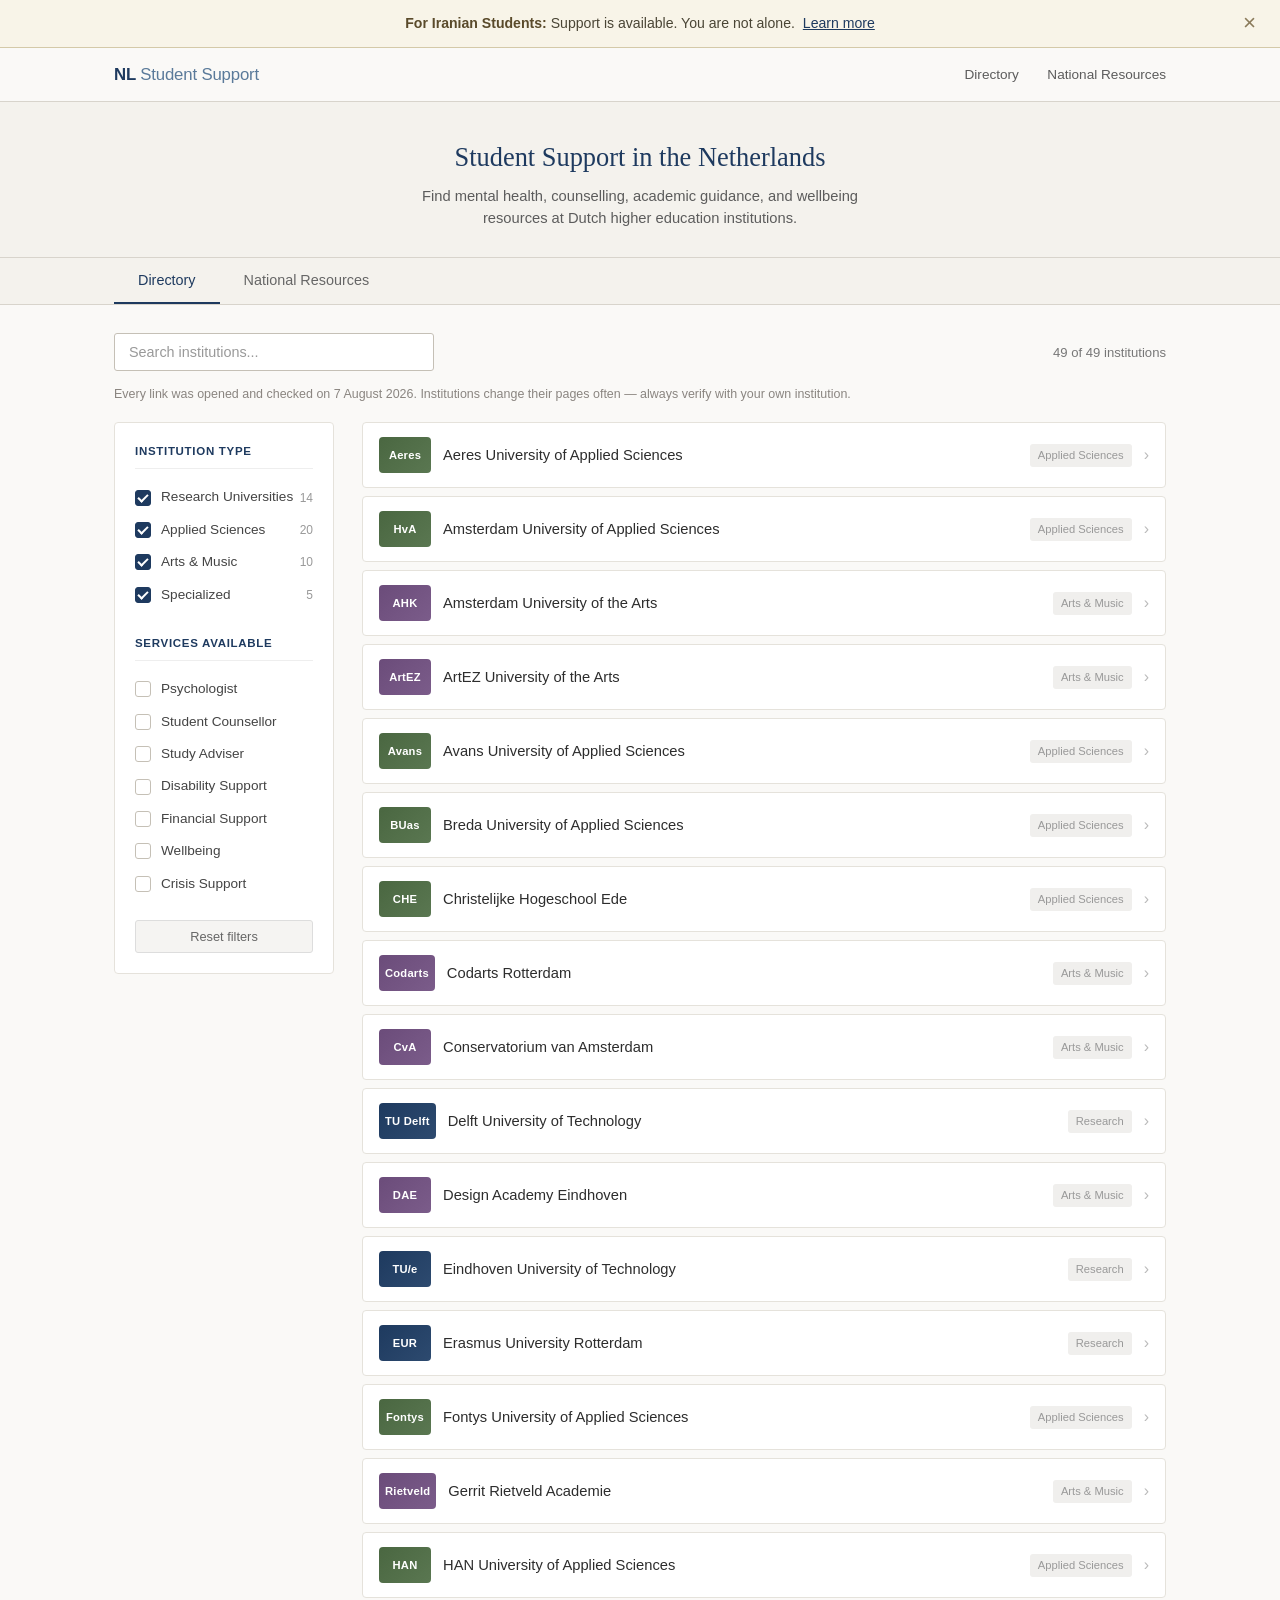
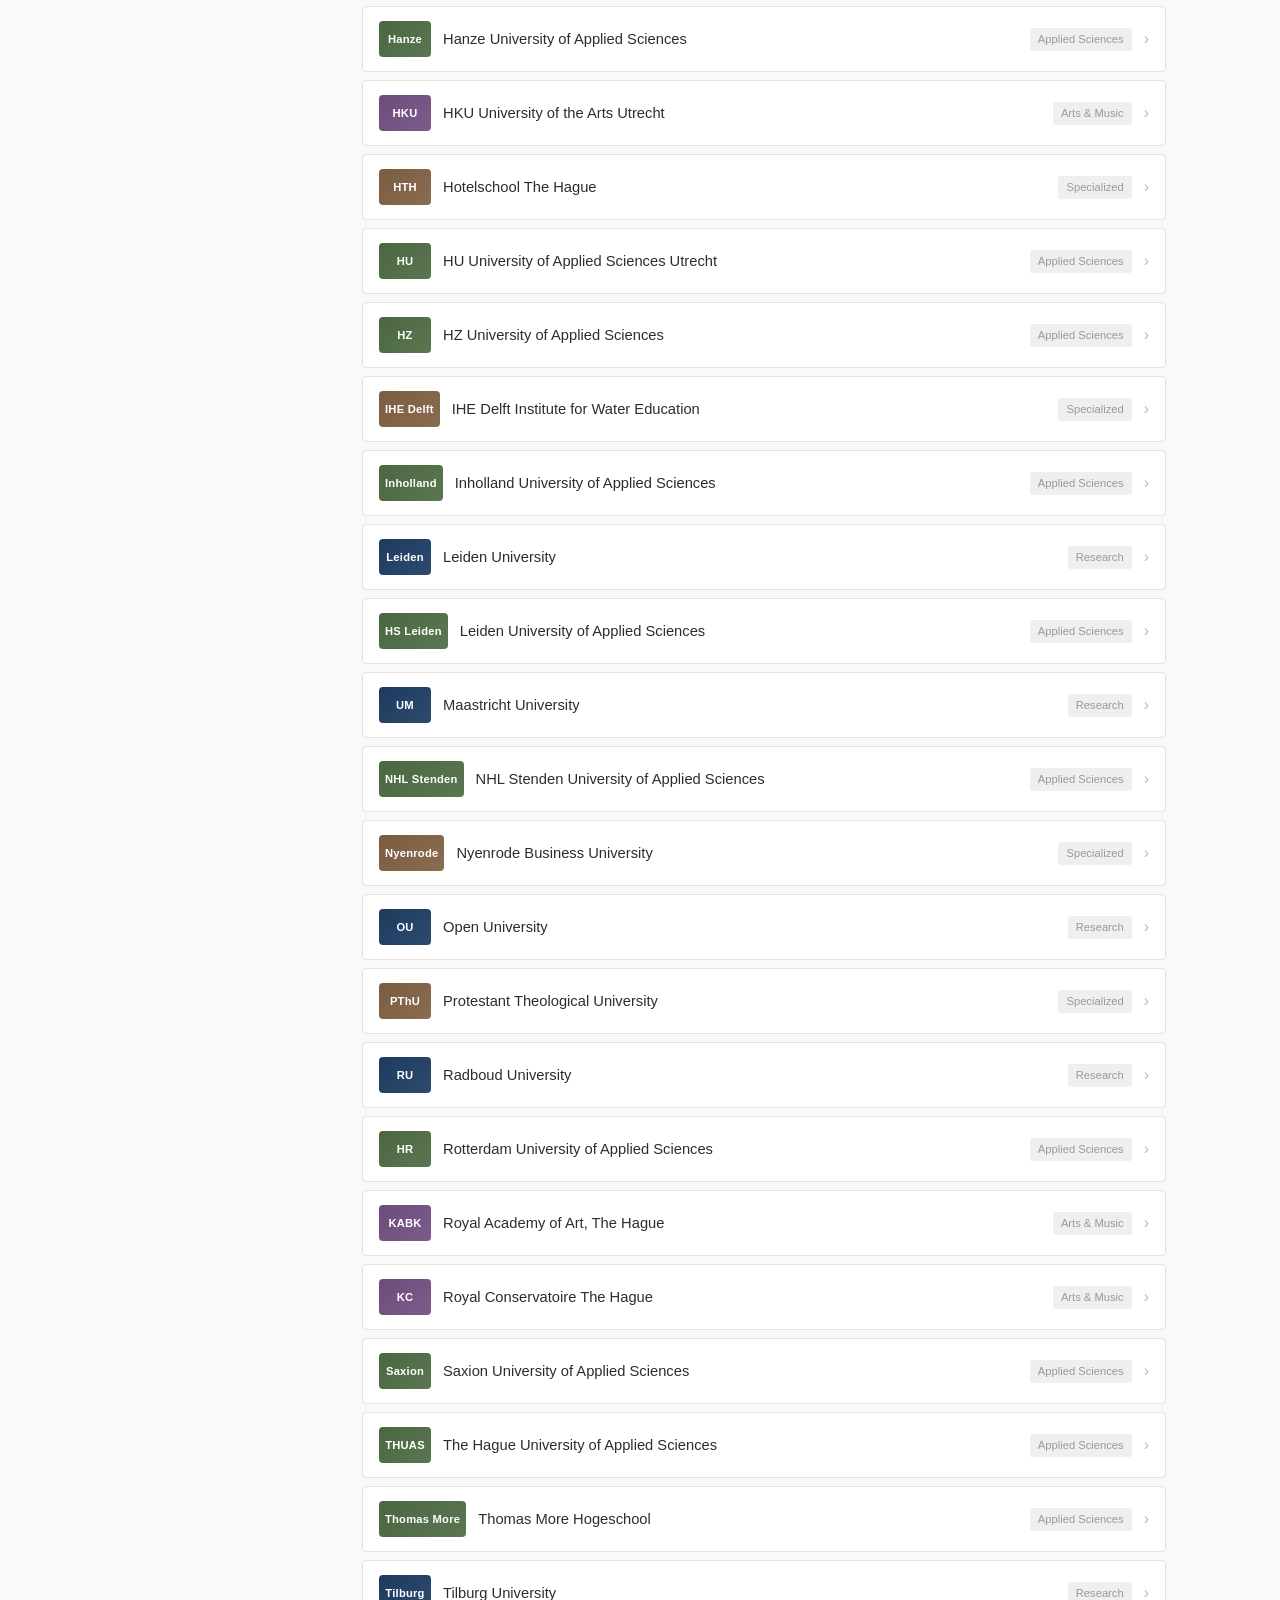
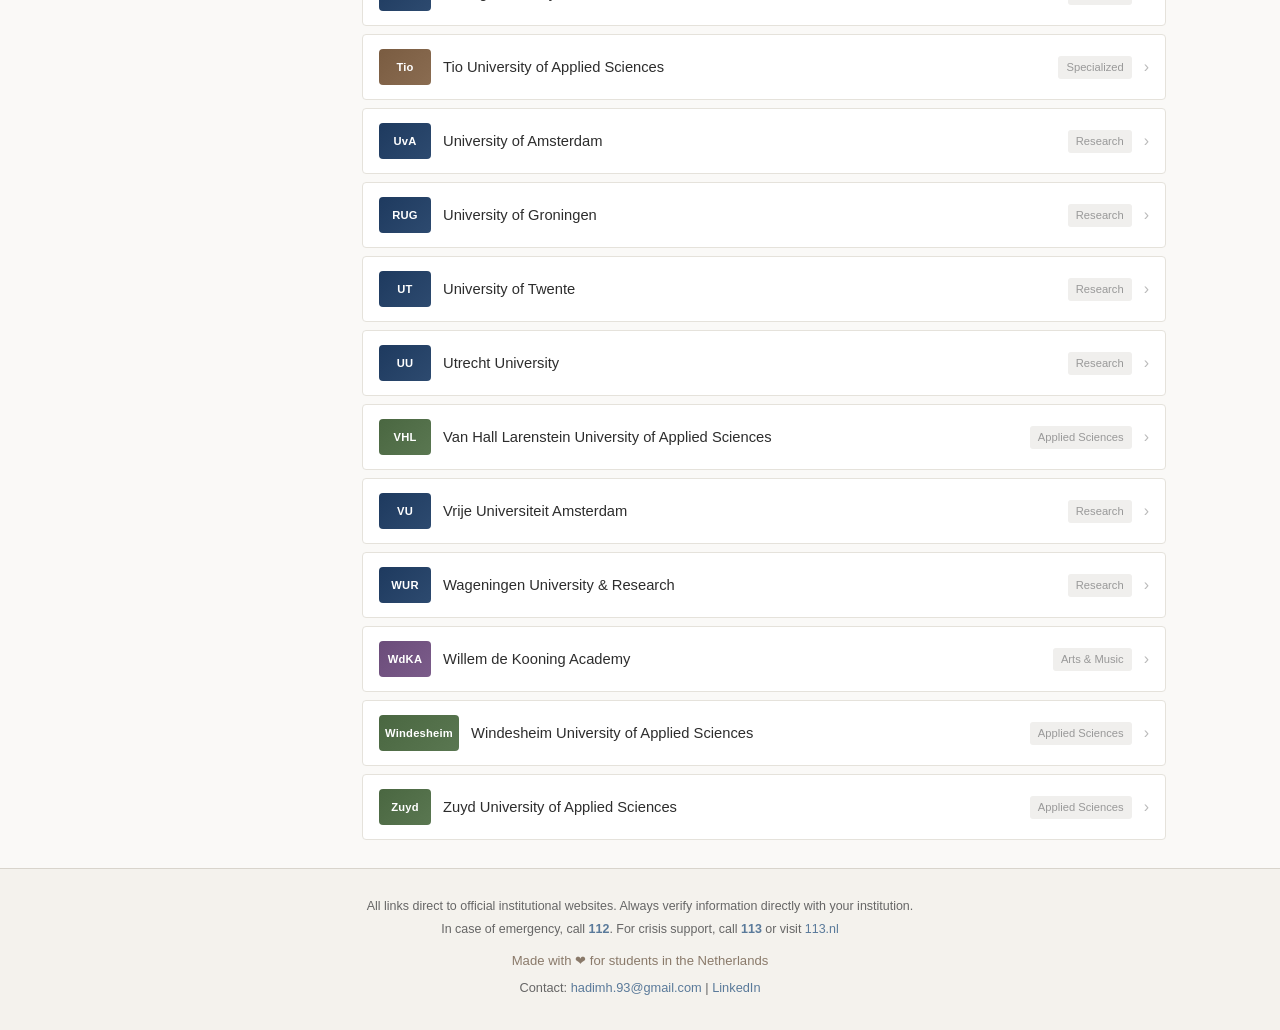
==== commit 0b7783d7: "Show when the links were last checked" ====
--- a/index.html
+++ b/index.html
@@ -5,6 +5,57 @@
   <meta name="viewport" content="width=device-width, initial-scale=1.0">
   <meta name="description" content="Find student support services at Dutch universities and higher education institutions. Access mental health, counselling, academic guidance, and wellbeing resources.">
   <title>NL Student Support - Dutch Higher Education Support Directory</title>
+  <link rel="canonical" href="https://nlstudentsupport.github.io/">
+  <meta name="author" content="Hadi Mohammadi">
+  <meta name="theme-color" content="#1e3a5f">
+  <meta property="og:title" content="Student support at every Dutch higher education institution">
+  <meta property="og:description" content="Mental health, counselling, study advice, disability, financial help and crisis support at 49 Dutch institutions — every entry linked to the official page.">
+  <meta property="og:url" content="https://nlstudentsupport.github.io/">
+  <meta property="og:type" content="website">
+  <meta property="og:site_name" content="NL Student Support">
+  <meta property="og:locale" content="en_GB">
+  <meta property="og:image" content="https://nlstudentsupport.github.io/social-card.png">
+  <meta property="og:image:alt" content="NL Student Support — student support at every Dutch higher education institution">
+  <meta name="twitter:card" content="summary_large_image">
+  <meta name="twitter:title" content="Student support at every Dutch higher education institution">
+  <meta name="twitter:description" content="Mental health, counselling, study advice, disability, financial help and crisis support at 49 Dutch institutions — every entry linked to the official page.">
+  <meta name="twitter:image" content="https://nlstudentsupport.github.io/social-card.png">
+  <link rel="icon" href="/favicon.svg" type="image/svg+xml">
+  <script type="application/ld+json">
+  {
+    "@context": "https://schema.org",
+    "@graph": [
+      {
+        "@type": "WebSite",
+        "@id": "https://nlstudentsupport.github.io/#website",
+        "url": "https://nlstudentsupport.github.io/",
+        "name": "NL Student Support",
+        "description": "A free directory of student support services at Dutch higher education institutions.",
+        "inLanguage": "en",
+        "publisher": { "@id": "https://nlstudentsupport.github.io/#maintainer" }
+      },
+      {
+        "@type": "Person",
+        "@id": "https://nlstudentsupport.github.io/#maintainer",
+        "name": "Hadi Mohammadi",
+        "url": "https://mohammadi.cv"
+      },
+      {
+        "@type": "Dataset",
+        "@id": "https://nlstudentsupport.github.io/#directory",
+        "name": "Student support services at Dutch higher education institutions",
+        "description": "Psychologists, student counsellors, study advisers, disability support, financial support, wellbeing and crisis support at 49 Dutch research universities, universities of applied sciences, arts institutions and specialised institutions, with a link to each official page.",
+        "url": "https://nlstudentsupport.github.io/",
+        "license": "https://creativecommons.org/licenses/by/4.0/",
+        "isAccessibleForFree": true,
+        "spatialCoverage": "Netherlands",
+        "dateModified": "2026-08-07",
+        "creator": { "@id": "https://nlstudentsupport.github.io/#maintainer" },
+        "keywords": ["student support", "mental health", "higher education", "Netherlands", "student counselling", "disability support"]
+      }
+    ]
+  }
+  </script>
   <link rel="stylesheet" href="css/style.css">
 </head>
 <body>
@@ -52,6 +103,8 @@
           <p class="results-count" id="results-count"></p>
         </div>
 
+        <p class="verified-note" id="verified-note"></p>
+
         <div class="directory-layout">
           <aside class="filters-sidebar" id="filters-sidebar">
             <div class="filter-group">
--- a/css/style.css
+++ b/css/style.css
@@ -244,6 +244,18 @@
   color: #777;
 }
 
+.verified-note {
+  font-size: 0.78rem;
+  color: #8a8580;
+  margin: -6px 0 18px;
+}
+
+.services-verified {
+  font-size: 0.75rem;
+  color: #8a8580;
+  margin-top: 4px;
+}
+
 /* Directory Layout */
 .directory-layout {
   display: flex;
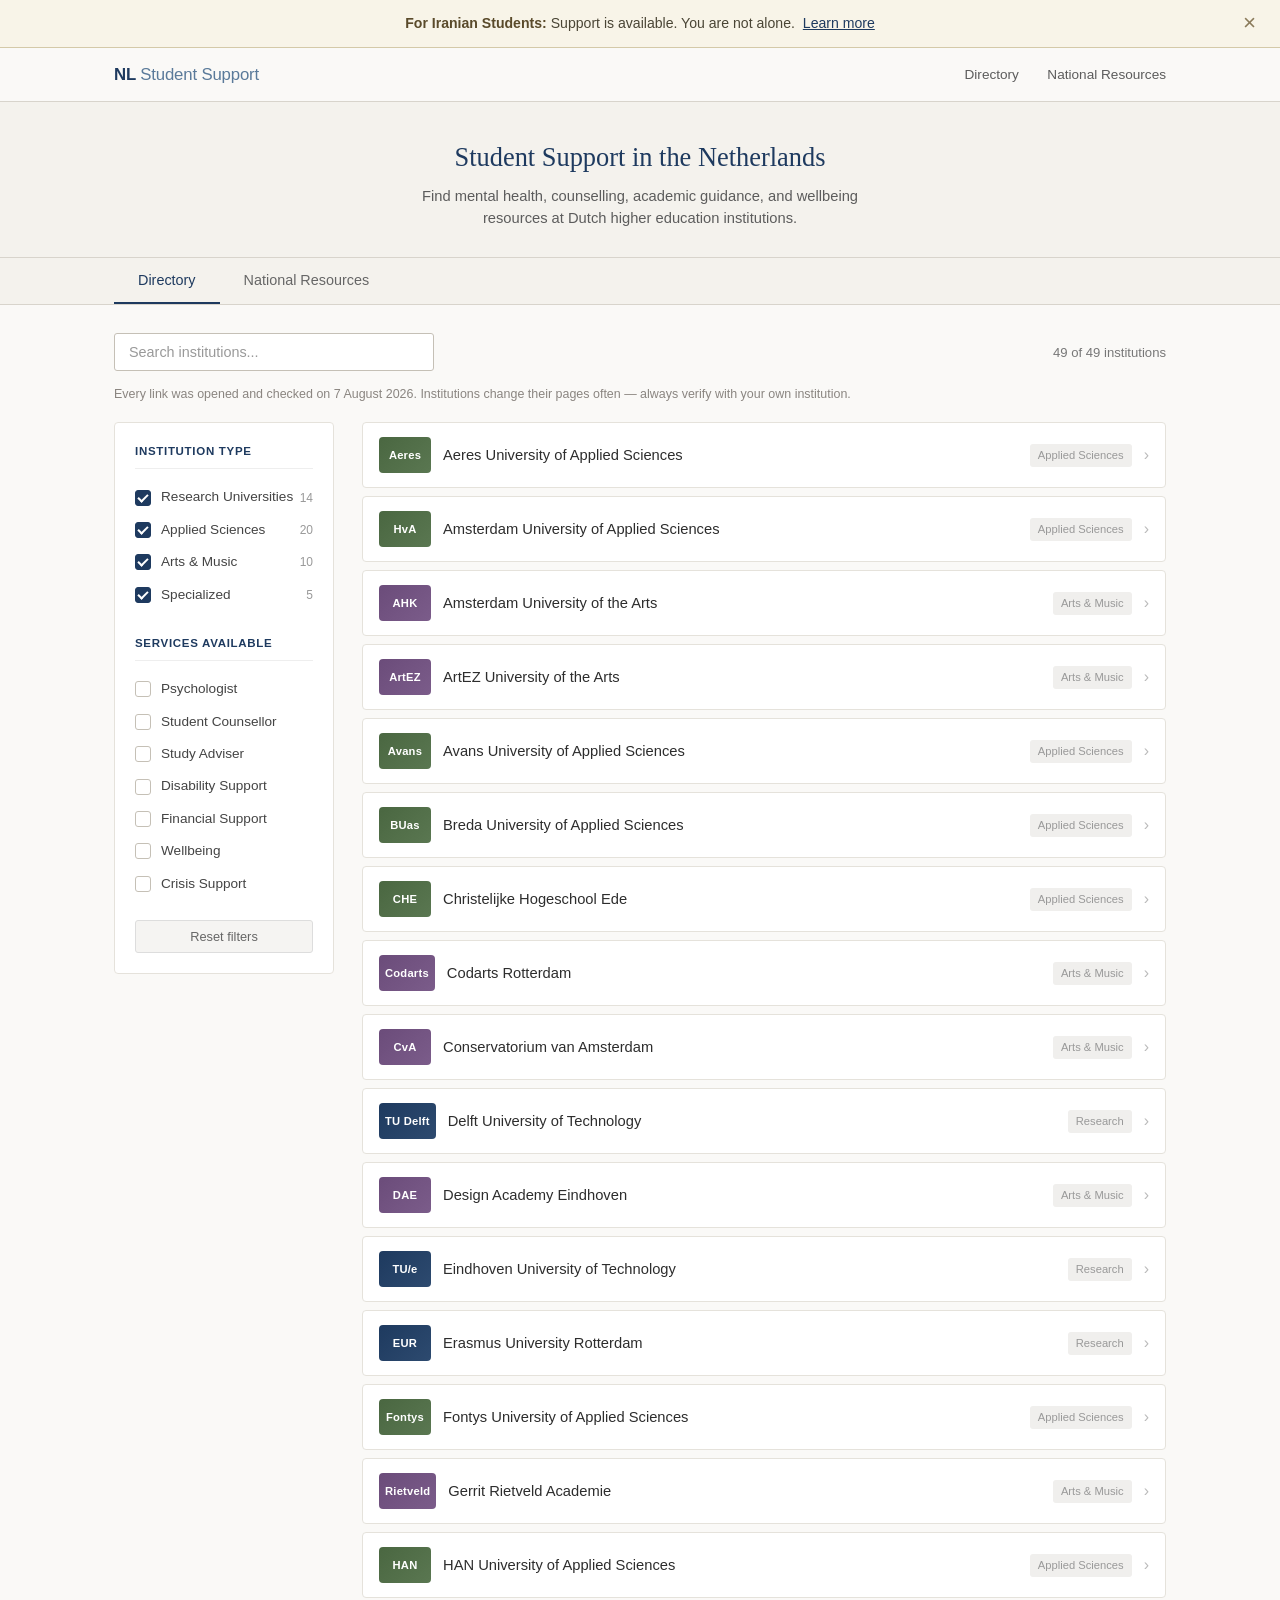
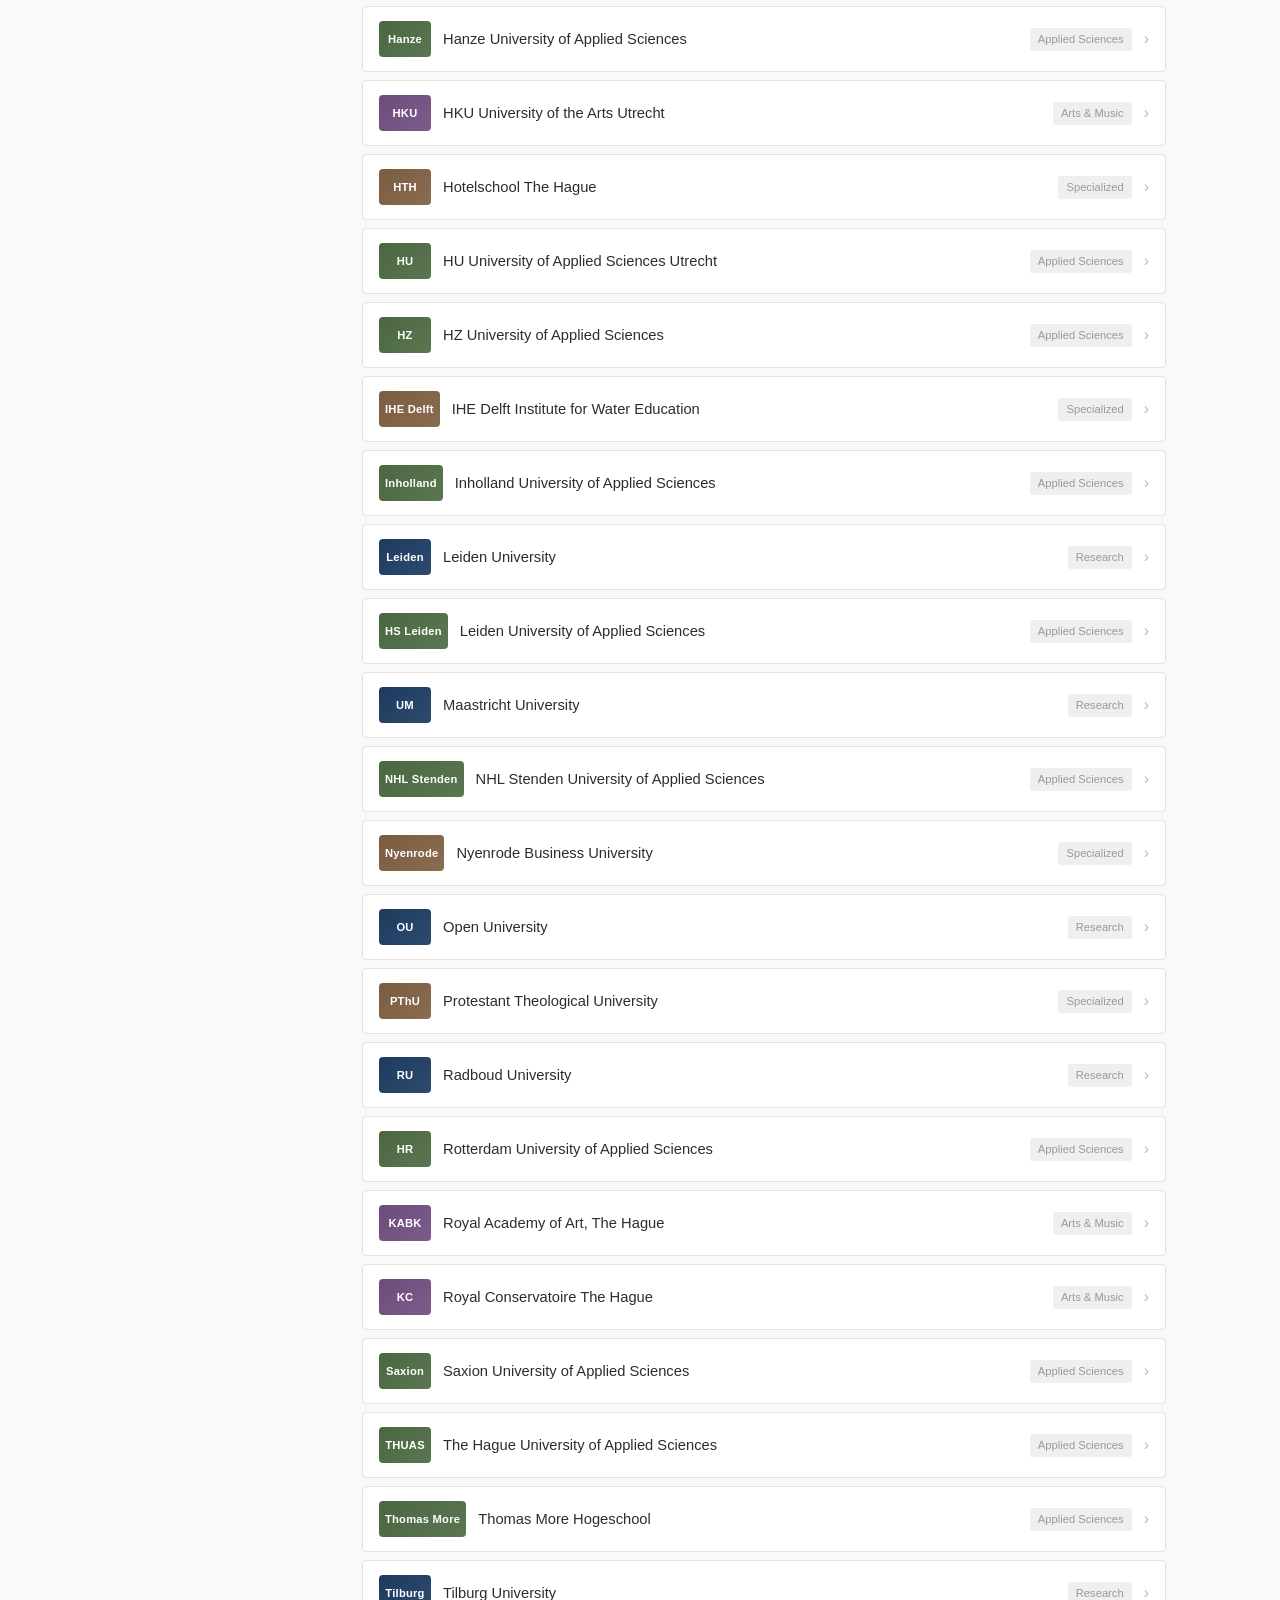
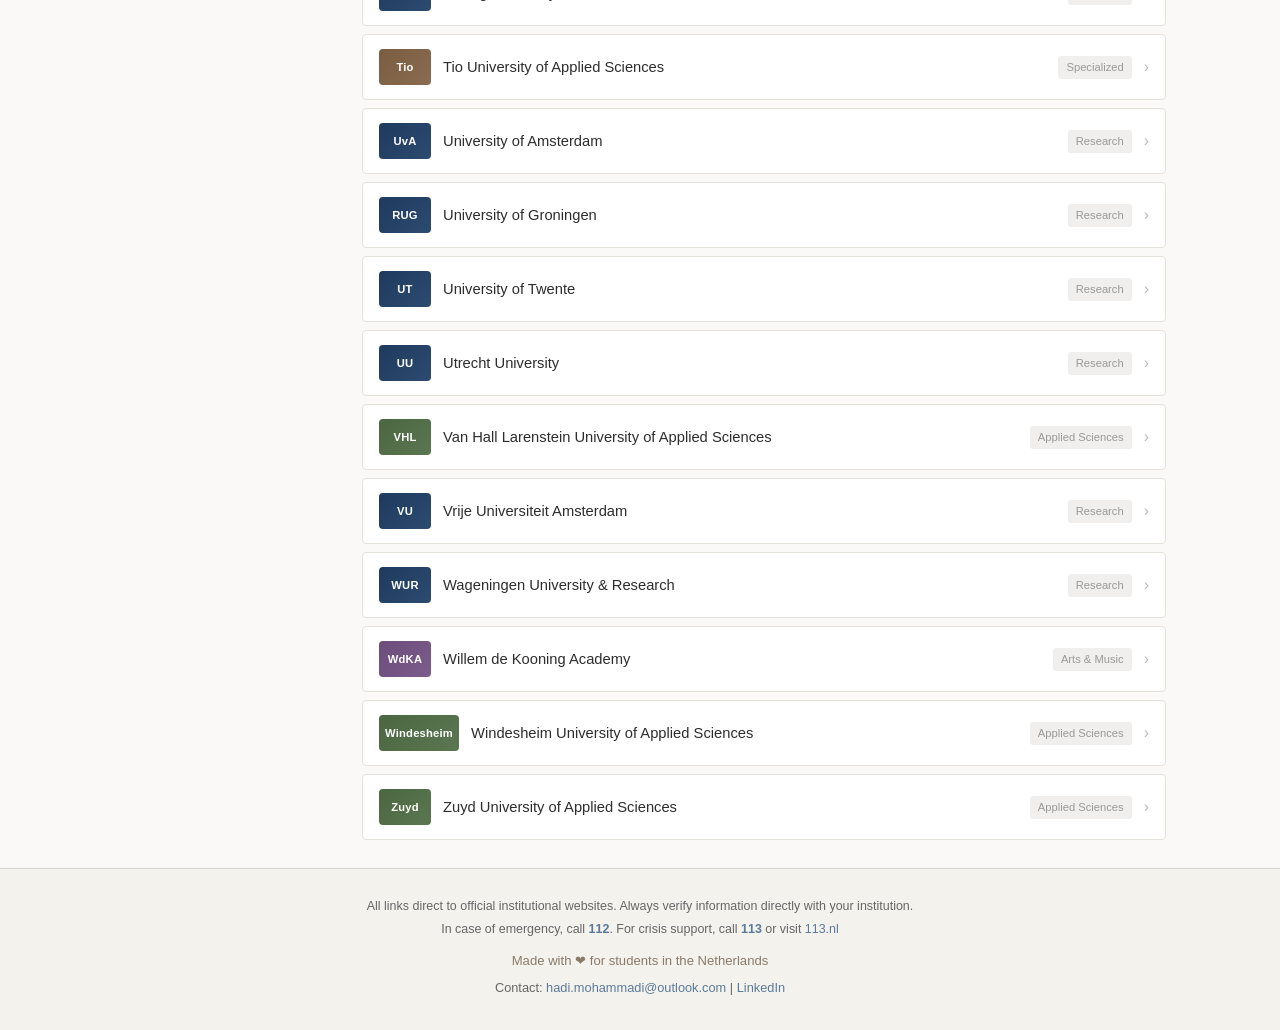
==== commit dd5dc973: "Use the public contact address in the site footer" ====
--- a/index.html
+++ b/index.html
@@ -204,7 +204,7 @@
       <p>All links direct to official institutional websites. Always verify information directly with your institution.</p>
       <p>In case of emergency, call <strong><a href="tel:112">112</a></strong>. For crisis support, call <strong><a href="tel:113">113</a></strong> or visit <a href="https://www.113.nl" target="_blank" rel="noopener noreferrer">113.nl</a></p>
       <p class="footer-heart">Made with &#10084; for students in the Netherlands</p>
-      <p class="footer-contact">Contact: <a href="mailto:hadimh.93@gmail.com">hadimh.93@gmail.com</a> | <a href="https://www.linkedin.com/in/mohammadi-hadi/" target="_blank" rel="noopener noreferrer">LinkedIn</a></p>
+      <p class="footer-contact">Contact: <a href="mailto:hadi.mohammadi@outlook.com">hadi.mohammadi@outlook.com</a> | <a href="https://www.linkedin.com/in/mohammadi-hadi/" target="_blank" rel="noopener noreferrer">LinkedIn</a></p>
     </div>
   </footer>
 
--- a/css/style.css
+++ b/css/style.css
@@ -1108,6 +1108,28 @@
   text-decoration: underline;
 }
 
+/* Both of these sit inside .action-section, whose own `p` rule is more
+   specific than a bare class, so they are scoped to win. */
+.action-section .form-privacy {
+  margin: 14px 0 0;
+  max-width: 560px;
+  font-size: 0.82rem;
+  color: #7a756e;
+  line-height: 1.6;
+}
+
+.action-section .aside-note {
+  margin: 14px 0 0;
+  max-width: 560px;
+  font-size: 0.85rem;
+  color: #7a756e;
+}
+
+.action-section .form-privacy a,
+.action-section .aside-note a {
+  color: #5a7a9a;
+}
+
 .contacts-note {
   font-size: 0.85rem;
   color: #888;
